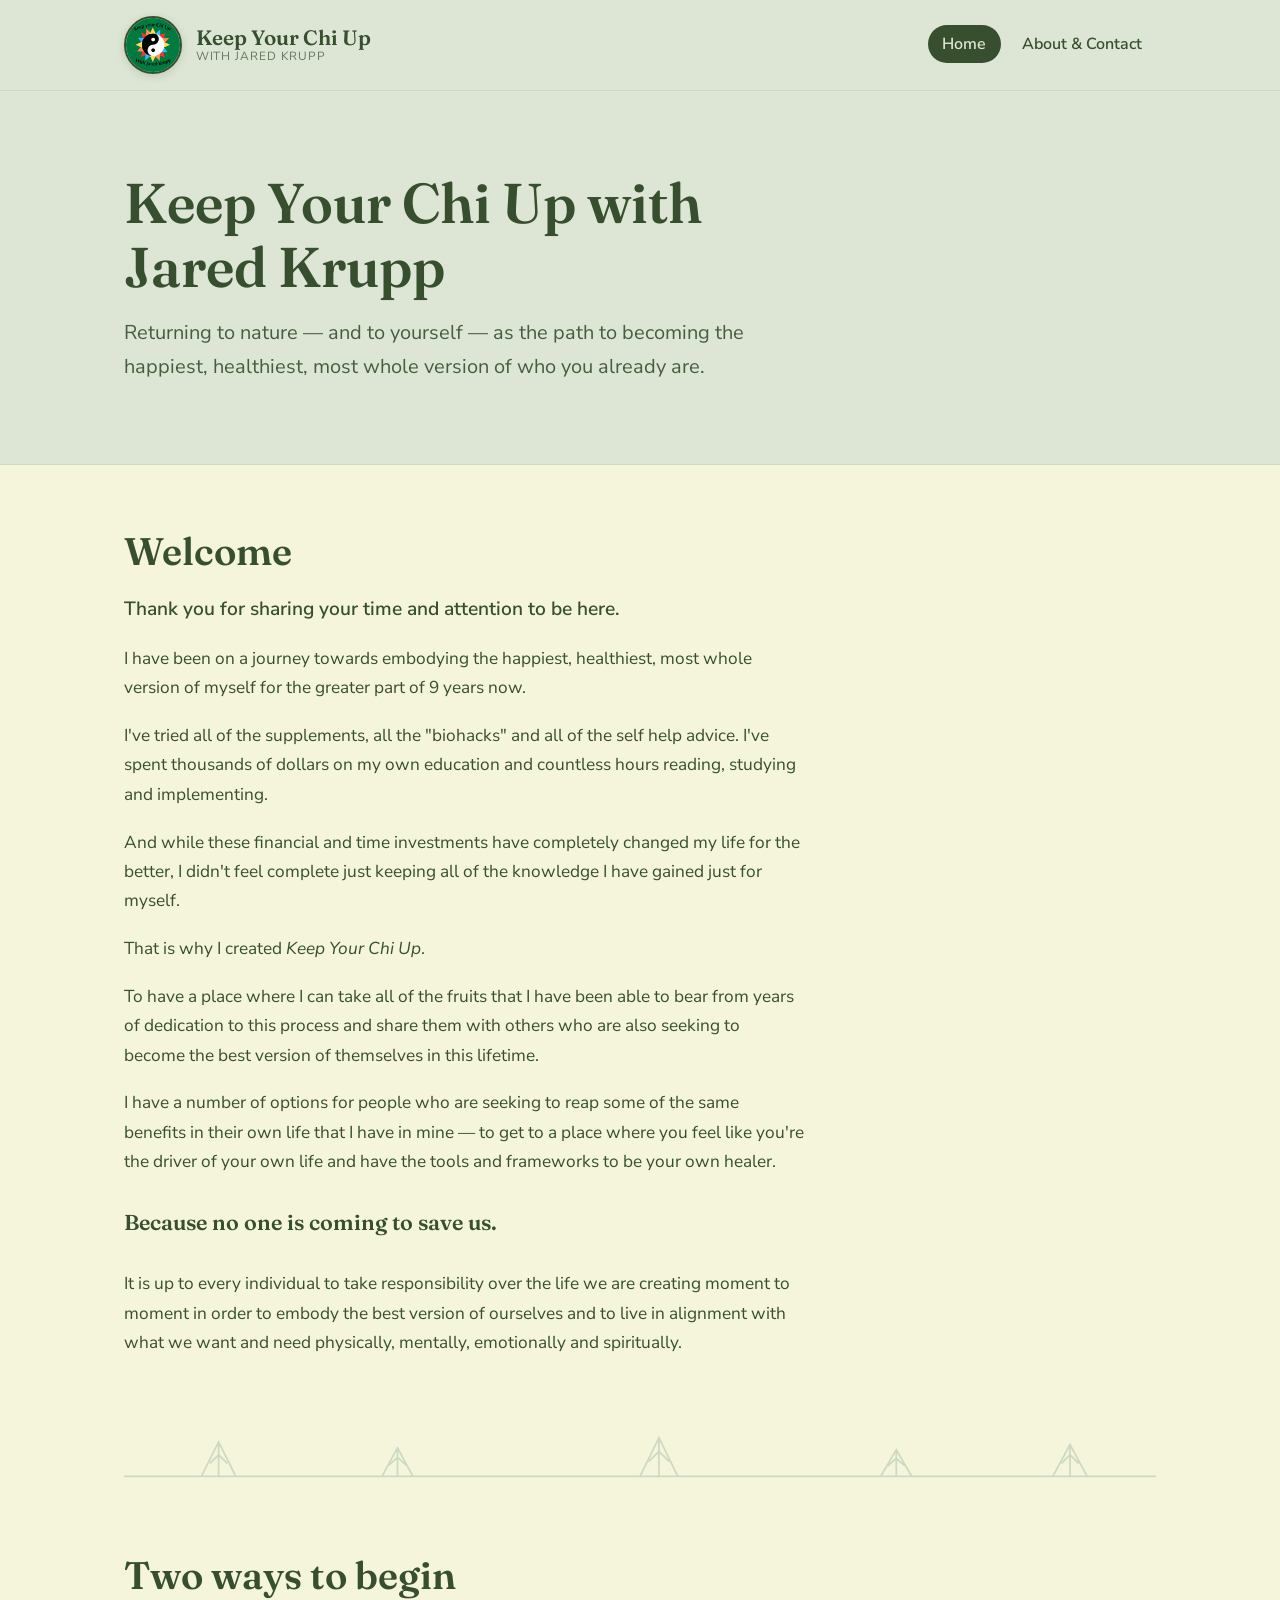
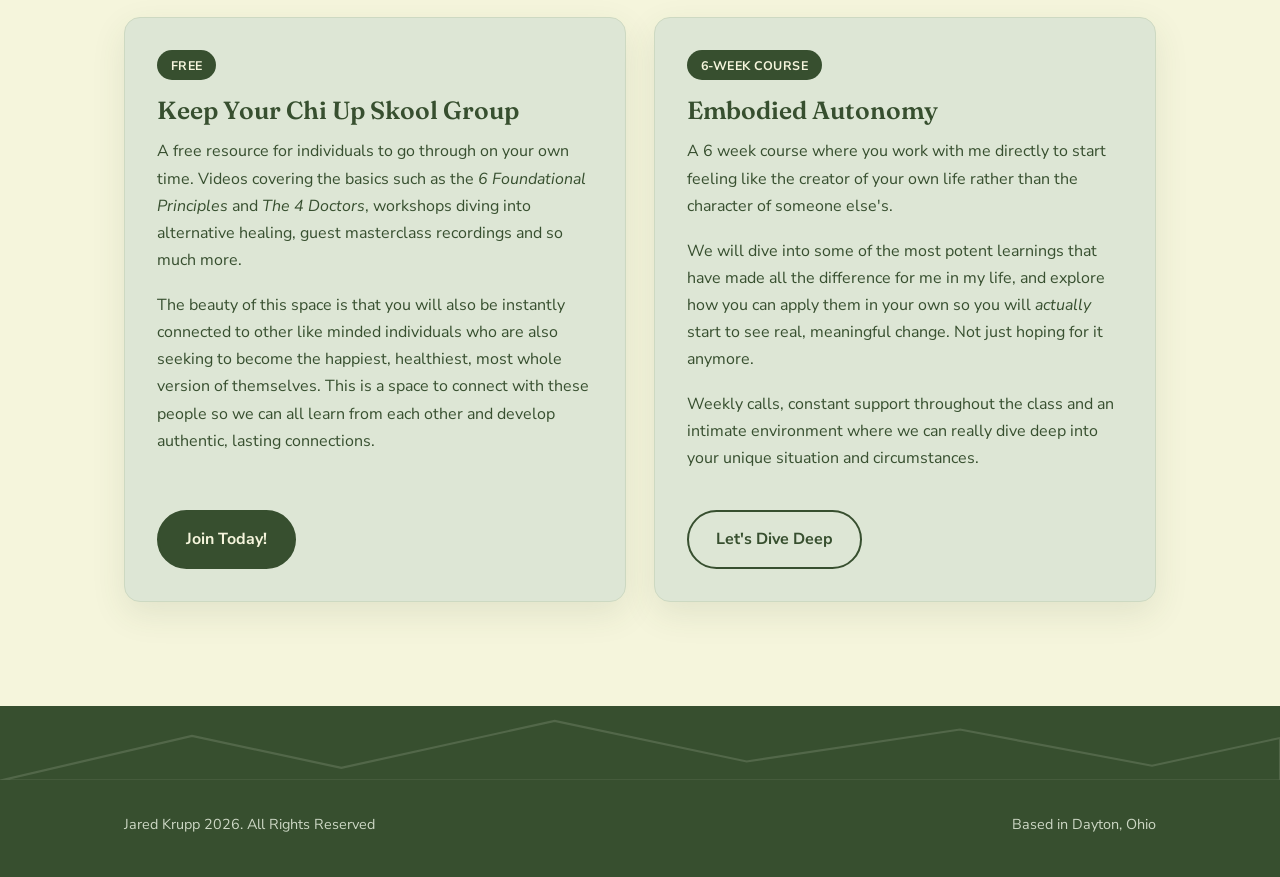
==== index.html @ 8f9fe65c "Rebuild as real two-page site: Home + About/Contact Replace the placeholder pages with the final Kee" ====
<!DOCTYPE html>
<html lang="en">
<head>
  <meta charset="UTF-8" />
  <meta name="viewport" content="width=device-width, initial-scale=1.0" />
  <title>Keep Your Chi Up with Jared Krupp</title>
  <meta name="description" content="Keep Your Chi Up with Jared Krupp — RN turned holistic practitioner. A free Skool community and Embodied Autonomy, a 6-week course to become the driver of your own life and your own healer." />

  <link rel="icon" type="image/png" href="images/kycu-logo.png" />

  <!-- Fonts: Fraunces (headings) + Nunito Sans (body) -->
  <link rel="preconnect" href="https://fonts.googleapis.com" />
  <link rel="preconnect" href="https://fonts.gstatic.com" crossorigin />
  <link href="https://fonts.googleapis.com/css2?family=Fraunces:opsz,wght@9..144,500;9..144,600;9..144,700&family=Nunito+Sans:wght@400;600;700&display=swap" rel="stylesheet" />

  <link rel="stylesheet" href="styles.css" />
</head>
<body>
  <a class="skip-link" href="#main">Skip to content</a>

  <!-- ===================== Header / nav ===================== -->
  <header class="site-header">
    <div class="container">
      <a class="brand" href="index.html" aria-label="Keep Your Chi Up — home">
        <img
          class="brand__logo"
          src="images/kycu-logo.png"
          alt="Keep Your Chi Up emblem — a yin-yang sun"
          width="58" height="58"
        />
        <span class="brand__text">
          <span class="brand__name">Keep Your Chi Up</span>
          <span class="brand__sub">With Jared Krupp</span>
        </span>
      </a>

      <button
        class="nav-toggle"
        aria-expanded="false"
        aria-controls="primary-nav"
        aria-label="Open navigation menu">
        <svg width="26" height="26" viewBox="0 0 26 26" fill="none" stroke="currentColor" stroke-width="2.2" stroke-linecap="round" aria-hidden="true">
          <line x1="4" y1="8" x2="22" y2="8" />
          <line x1="4" y1="13" x2="22" y2="13" />
          <line x1="4" y1="18" x2="22" y2="18" />
        </svg>
      </button>

      <nav class="site-nav" id="primary-nav" aria-label="Primary">
        <ul>
          <li><a href="index.html" aria-current="page">Home</a></li>
          <li><a href="about.html">About &amp; Contact</a></li>
        </ul>
      </nav>
    </div>
  </header>

  <main id="main">
    <!-- ===================== Hero ===================== -->
    <section class="hero">
      <div class="container">
        <h1>Keep Your Chi Up with Jared Krupp</h1>
        <p class="hero__tagline">
          Returning to nature — and to yourself — as the path to becoming the
          happiest, healthiest, most whole version of who you already are.
        </p>
      </div>
    </section>

    <!-- ===================== Welcome / intro ===================== -->
    <section class="section" aria-labelledby="welcome-heading">
      <div class="container prose">
        <h2 class="section__title" id="welcome-heading">Welcome</h2>
        <p class="lead">Thank you for sharing your time and attention to be here.</p>
        <p>
          I have been on a journey towards embodying the happiest, healthiest,
          most whole version of myself for the greater part of 9 years now.
        </p>
        <p>
          I've tried all of the supplements, all the "biohacks" and all of the
          self help advice. I've spent thousands of dollars on my own education
          and countless hours reading, studying and implementing.
        </p>
        <p>
          And while these financial and time investments have completely changed
          my life for the better, I didn't feel complete just keeping all of the
          knowledge I have gained just for myself.
        </p>
        <p>
          That is why I created <em>Keep Your Chi Up</em>.
        </p>
        <p>
          To have a place where I can take all of the fruits that I have been
          able to bear from years of dedication to this process and share them
          with others who are also seeking to become the best version of
          themselves in this lifetime.
        </p>
        <p>
          I have a number of options for people who are seeking to reap some of
          the same benefits in their own life that I have in mine — to get to a
          place where you feel like you're the driver of your own life and have
          the tools and frameworks to be your own healer.
        </p>
        <p class="emphasis">Because no one is coming to save us.</p>
        <p>
          It is up to every individual to take responsibility over the life we
          are creating moment to moment in order to embody the best version of
          ourselves and to live in alignment with what we want and need
          physically, mentally, emotionally and spiritually.
        </p>
      </div>
    </section>

    <!-- ===================== Treeline divider ===================== -->
    <div class="divider-trees container" aria-hidden="true">
      <svg viewBox="0 0 1200 60" preserveAspectRatio="none" xmlns="http://www.w3.org/2000/svg" fill="none" stroke="currentColor" stroke-width="2">
        <line x1="0" y1="55" x2="1200" y2="55" />
        <!-- simple pine silhouettes along a baseline -->
        <path d="M90 55 L110 15 L130 55 M100 40 L110 30 L120 40 M110 15 L110 55" />
        <path d="M300 55 L318 22 L336 55 M308 42 L318 33 L328 42 M318 22 L318 55" />
        <path d="M600 55 L622 10 L644 55 M610 38 L622 26 L634 38 M622 10 L622 55" />
        <path d="M880 55 L898 24 L916 55 M888 43 L898 34 L908 43 M898 24 L898 55" />
        <path d="M1080 55 L1100 18 L1120 55 M1090 40 L1100 30 L1110 40 M1100 18 L1100 55" />
      </svg>
    </div>

    <!-- ===================== Offers ===================== -->
    <section class="section" aria-labelledby="offers-heading">
      <div class="container">
        <h2 class="section__title" id="offers-heading">Two ways to begin</h2>

        <div class="offers">
          <!-- Offer 1: Free Skool group -->
          <article class="card">
            <span class="card__badge">Free</span>
            <h3>Keep Your Chi Up Skool Group</h3>
            <p>
              A free resource for individuals to go through on your own time.
              Videos covering the basics such as the <em>6 Foundational
              Principles</em> and <em>The 4 Doctors</em>, workshops diving into
              alternative healing, guest masterclass recordings and so much more.
            </p>
            <p>
              The beauty of this space is that you will also be instantly
              connected to other like minded individuals who are also seeking to
              become the happiest, healthiest, most whole version of themselves.
              This is a space to connect with these people so we can all learn
              from each other and develop authentic, lasting connections.
            </p>
            <div class="card__actions">
              <a class="btn btn--primary" href="https://www.skool.com/keep-your-chi-up-9527/about">
                Join Today!
              </a>
            </div>
          </article>

          <!-- Offer 2: Embodied Autonomy -->
          <article class="card">
            <span class="card__badge">6-Week Course</span>
            <h3>Embodied Autonomy</h3>
            <p>
              A 6 week course where you work with me directly to start feeling
              like the creator of your own life rather than the character of
              someone else's.
            </p>
            <p>
              We will dive into some of the most potent learnings that have made
              all the difference for me in my life, and explore how you can apply
              them in your own so you will <em>actually</em> start to see real,
              meaningful change. Not just hoping for it anymore.
            </p>
            <p>
              Weekly calls, constant support throughout the class and an intimate
              environment where we can really dive deep into your unique situation
              and circumstances.
            </p>
            <div class="card__actions">
              <a class="btn btn--outline" href="mailto:jaredmkrupp@gmail.com">
                Let's Dive Deep
              </a>
            </div>
          </article>
        </div>
      </div>
    </section>
  </main>

  <!-- ===================== Footer ===================== -->
  <footer class="site-footer">
    <div class="footer__motif" aria-hidden="true">
      <svg viewBox="0 0 1200 70" preserveAspectRatio="none" xmlns="http://www.w3.org/2000/svg" fill="none" stroke="currentColor" stroke-width="2">
        <!-- subtle mountain range line -->
        <path d="M0 70 L180 28 L320 58 L520 14 L700 52 L900 22 L1080 56 L1200 30 L1200 70 Z" />
      </svg>
    </div>
    <div class="container">
      <p class="footer__copy">Jared Krupp 2026. All Rights Reserved</p>
      <p class="footer__place">Based in Dayton, Ohio</p>
    </div>
  </footer>

  <!-- Tiny vanilla-JS mobile nav toggle -->
  <script>
    (function () {
      var btn = document.querySelector(".nav-toggle");
      var nav = document.getElementById("primary-nav");
      if (!btn || !nav) return;
      btn.addEventListener("click", function () {
        var open = nav.classList.toggle("is-open");
        btn.setAttribute("aria-expanded", open ? "true" : "false");
        btn.setAttribute("aria-label", open ? "Close navigation menu" : "Open navigation menu");
      });
    })();
  </script>
</body>
</html>
---- styles.css ----
/* ============================================================
   Keep Your Chi Up — shared styles
   Palette (exact):
     #374f2f  forest green  (primary text / headings / accents / footer)
     #f5f5dc  beige         (main page background)
     #dde6d5  light sage    (section backgrounds / cards / dividers)
   Fonts (Google Fonts):
     Headings — Fraunces (warm serif)
     Body     — Nunito Sans (clean, grounded sans)
   Nature motifs: subtle CSS/SVG line work only — no photographs.
   ============================================================ */

:root {
  --green: #374f2f;
  --green-dark: #29391f;   /* derived — button hover only */
  --beige: #f5f5dc;
  --sage: #dde6d5;
  --sage-deep: #cdd9c2;    /* derived — card borders / dividers */
  --ink: #374f2f;

  --font-head: "Fraunces", Georgia, "Times New Roman", serif;
  --font-body: "Nunito Sans", -apple-system, BlinkMacSystemFont, "Segoe UI",
    Roboto, Helvetica, Arial, sans-serif;

  --maxw: 1080px;
  --radius: 16px;
  --shadow: 0 12px 34px rgba(55, 79, 47, 0.10);
}

* {
  margin: 0;
  padding: 0;
  box-sizing: border-box;
}

html {
  scroll-behavior: smooth;
}

body {
  font-family: var(--font-body);
  color: var(--ink);
  background: var(--beige);
  line-height: 1.7;
  -webkit-font-smoothing: antialiased;
  text-rendering: optimizeLegibility;
}

h1, h2, h3 {
  font-family: var(--font-head);
  color: var(--green);
  line-height: 1.15;
  font-weight: 600;
}

p {
  max-width: 68ch;
}

a {
  color: var(--green);
}

img {
  max-width: 100%;
  display: block;
}

strong {
  font-weight: 700;
}

/* ---- Accessible focus states ---- */
a:focus-visible,
button:focus-visible,
.btn:focus-visible {
  outline: 3px solid var(--green);
  outline-offset: 3px;
  border-radius: 4px;
}

.container {
  width: 100%;
  max-width: var(--maxw);
  margin-inline: auto;
  padding-inline: 1.5rem;
}

/* Skip link for keyboard users */
.skip-link {
  position: absolute;
  left: -999px;
  top: 0;
  background: var(--green);
  color: var(--beige);
  padding: 0.6rem 1rem;
  z-index: 100;
  border-radius: 0 0 8px 0;
}
.skip-link:focus {
  left: 0;
}

/* ============================================================
   Header / nav
   ============================================================ */
.site-header {
  background: var(--sage);
  border-bottom: 1px solid var(--sage-deep);
  position: relative;
  z-index: 20;
}

.site-header .container {
  display: flex;
  align-items: center;
  justify-content: space-between;
  gap: 1rem;
  padding-block: 1rem;
}

.brand {
  display: flex;
  align-items: center;
  gap: 0.85rem;
  text-decoration: none;
  color: var(--green);
}

/* Logo has its own solid green background — contain it as a rounded
   emblem so the background reads as intentional. */
.brand__logo {
  width: 58px;
  height: 58px;
  border-radius: 50%;
  object-fit: cover;
  flex-shrink: 0;
  border: 2px solid var(--green);
  box-shadow: 0 2px 8px rgba(55, 79, 47, 0.18);
}

.brand__text {
  display: flex;
  flex-direction: column;
  line-height: 1.1;
}

.brand__name {
  font-family: var(--font-head);
  font-size: 1.3rem;
  font-weight: 600;
  color: var(--green);
}

.brand__sub {
  font-size: 0.74rem;
  letter-spacing: 0.08em;
  text-transform: uppercase;
  color: var(--green);
  opacity: 0.72;
}

/* Nav toggle (mobile hamburger) — hidden on desktop */
.nav-toggle {
  display: none;
  background: transparent;
  border: 2px solid var(--green);
  border-radius: 10px;
  padding: 0.5rem;
  cursor: pointer;
  line-height: 0;
  color: var(--green);
}

.nav-toggle svg {
  display: block;
}

.site-nav ul {
  list-style: none;
  display: flex;
  gap: 0.4rem;
  align-items: center;
}

.site-nav a {
  text-decoration: none;
  color: var(--green);
  font-weight: 600;
  padding: 0.5rem 0.9rem;
  border-radius: 999px;
  transition: background 0.15s ease, color 0.15s ease;
}

.site-nav a:hover {
  background: rgba(55, 79, 47, 0.10);
}

.site-nav a[aria-current="page"] {
  background: var(--green);
  color: var(--sage);
}

/* ============================================================
   Buttons
   ============================================================ */
.btn {
  display: inline-block;
  font-family: var(--font-body);
  font-weight: 700;
  font-size: 1rem;
  text-decoration: none;
  padding: 0.85rem 1.7rem;
  border-radius: 999px;
  border: 2px solid var(--green);
  cursor: pointer;
  transition: transform 0.12s ease, background 0.15s ease, color 0.15s ease;
}

.btn--primary {
  background: var(--green);
  color: var(--beige);
}
.btn--primary:hover {
  background: var(--green-dark);
  border-color: var(--green-dark);
  transform: translateY(-2px);
}

.btn--outline {
  background: transparent;
  color: var(--green);
}
.btn--outline:hover {
  background: var(--green);
  color: var(--beige);
  transform: translateY(-2px);
}

/* ============================================================
   Hero
   ============================================================ */
.hero {
  background: var(--sage);
  padding-block: clamp(3rem, 8vw, 5rem);
  border-bottom: 1px solid var(--sage-deep);
}

.hero h1 {
  font-size: clamp(2.1rem, 6vw, 3.5rem);
  max-width: 16ch;
}

.hero__tagline {
  margin-top: 1rem;
  font-size: clamp(1.05rem, 2.4vw, 1.25rem);
  max-width: 52ch;
  color: var(--green);
  opacity: 0.9;
}

/* ============================================================
   Sections
   ============================================================ */
.section {
  padding-block: clamp(2.5rem, 6vw, 4rem);
}

.section__title {
  font-size: clamp(1.7rem, 4vw, 2.4rem);
  margin-bottom: 1.25rem;
}

/* Welcome / prose intro */
.prose p {
  margin-bottom: 1.15rem;
  font-size: 1.08rem;
}

.prose p:last-child {
  margin-bottom: 0;
}

.prose .lead {
  font-size: 1.2rem;
  font-weight: 600;
  color: var(--green);
}

.prose .emphasis {
  font-family: var(--font-head);
  font-size: 1.35rem;
  font-weight: 600;
  color: var(--green);
  margin-block: 1.75rem;
}

/* ============================================================
   Treeline divider (subtle pine motif)
   ============================================================ */
.divider-trees {
  color: var(--sage-deep);
  line-height: 0;
  padding-block: 0.5rem;
}
.divider-trees svg {
  display: block;
  width: 100%;
  height: auto;
}

/* ============================================================
   Offer cards
   ============================================================ */
.offers {
  display: grid;
  grid-template-columns: repeat(2, 1fr);
  gap: 1.75rem;
}

.card {
  background: var(--sage);
  border: 1px solid var(--sage-deep);
  border-radius: var(--radius);
  box-shadow: var(--shadow);
  padding: 2rem;
  display: flex;
  flex-direction: column;
}

.card__badge {
  display: inline-block;
  align-self: flex-start;
  background: var(--green);
  color: var(--beige);
  font-weight: 700;
  font-size: 0.78rem;
  letter-spacing: 0.04em;
  text-transform: uppercase;
  padding: 0.28rem 0.85rem;
  border-radius: 999px;
  margin-bottom: 1rem;
}

.card h3 {
  font-size: 1.55rem;
  margin-bottom: 0.85rem;
}

.card p {
  margin-bottom: 1.1rem;
}

.card p:last-of-type {
  flex-grow: 1;
}

.card__actions {
  margin-top: 1.25rem;
}

/* ============================================================
   About page — bio prose + contact
   ============================================================ */
.contact {
  background: var(--sage);
  border: 1px solid var(--sage-deep);
  border-radius: var(--radius);
  box-shadow: var(--shadow);
  padding: clamp(1.75rem, 4vw, 2.5rem);
  margin-top: 1rem;
}

.contact__intro {
  font-size: 1.1rem;
  margin-bottom: 1.75rem;
}

.contact-list {
  list-style: none;
  display: grid;
  gap: 1rem;
  max-width: 40rem;
}

.contact-list li {
  background: var(--beige);
  border: 1px solid var(--sage-deep);
  border-radius: 12px;
  padding: 1rem 1.25rem;
  display: flex;
  flex-direction: column;
  gap: 0.15rem;
}

.contact-list .label {
  font-size: 0.76rem;
  letter-spacing: 0.06em;
  text-transform: uppercase;
  font-weight: 700;
  color: var(--green);
  opacity: 0.8;
}

.contact-list a {
  font-weight: 700;
  font-size: 1.1rem;
}

/* ============================================================
   Footer (with subtle mountain/treeline motif)
   ============================================================ */
.site-footer {
  background: var(--green);
  color: var(--sage);
  margin-top: 2.5rem;
}

.footer__motif {
  color: rgba(221, 230, 213, 0.16);
  line-height: 0;
}
.footer__motif svg {
  display: block;
  width: 100%;
  height: auto;
}

.site-footer .container {
  padding-block: 2rem 2.5rem;
  display: flex;
  flex-wrap: wrap;
  gap: 0.35rem 2.5rem;
  align-items: baseline;
  justify-content: space-between;
}

.footer__copy,
.footer__place {
  font-size: 0.9rem;
  opacity: 0.9;
}

/* ============================================================
   Responsive
   ============================================================ */
@media (max-width: 760px) {
  .offers {
    grid-template-columns: 1fr;
  }

  /* Collapse nav into hamburger */
  .nav-toggle {
    display: inline-flex;
  }

  .site-nav {
    position: absolute;
    top: 100%;
    left: 0;
    right: 0;
    background: var(--sage);
    border-bottom: 1px solid var(--sage-deep);
    box-shadow: var(--shadow);
    display: none;
  }

  .site-nav.is-open {
    display: block;
  }

  .site-nav ul {
    flex-direction: column;
    align-items: stretch;
    gap: 0;
    padding: 0.5rem 1rem 1rem;
  }

  .site-nav a {
    display: block;
    border-radius: 10px;
    padding: 0.8rem 1rem;
  }

  .brand__name {
    font-size: 1.15rem;
  }
}

@media (max-width: 420px) {
  .brand__sub {
    display: none;
  }
  .site-footer .container {
    flex-direction: column;
  }
}

/* Respect reduced-motion preference */
@media (prefers-reduced-motion: reduce) {
  html {
    scroll-behavior: auto;
  }
  .btn {
    transition: none;
  }
}
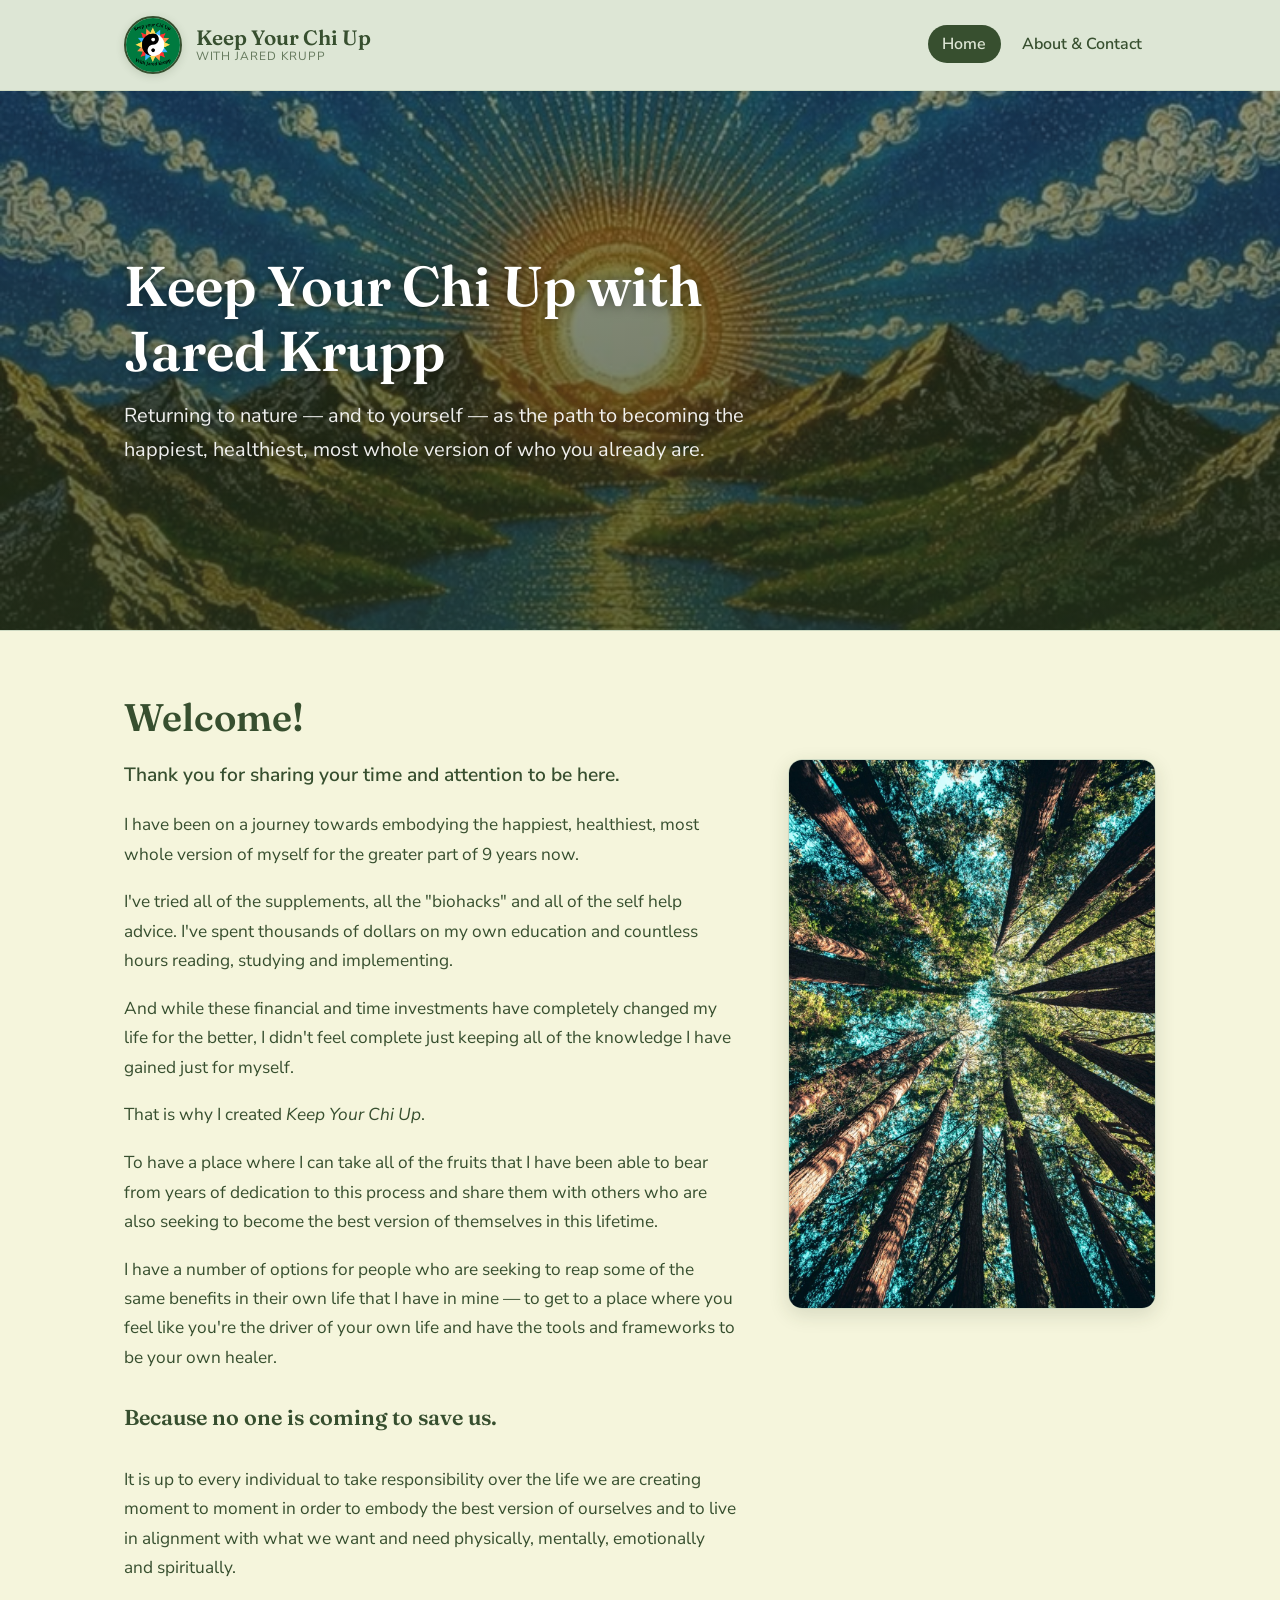
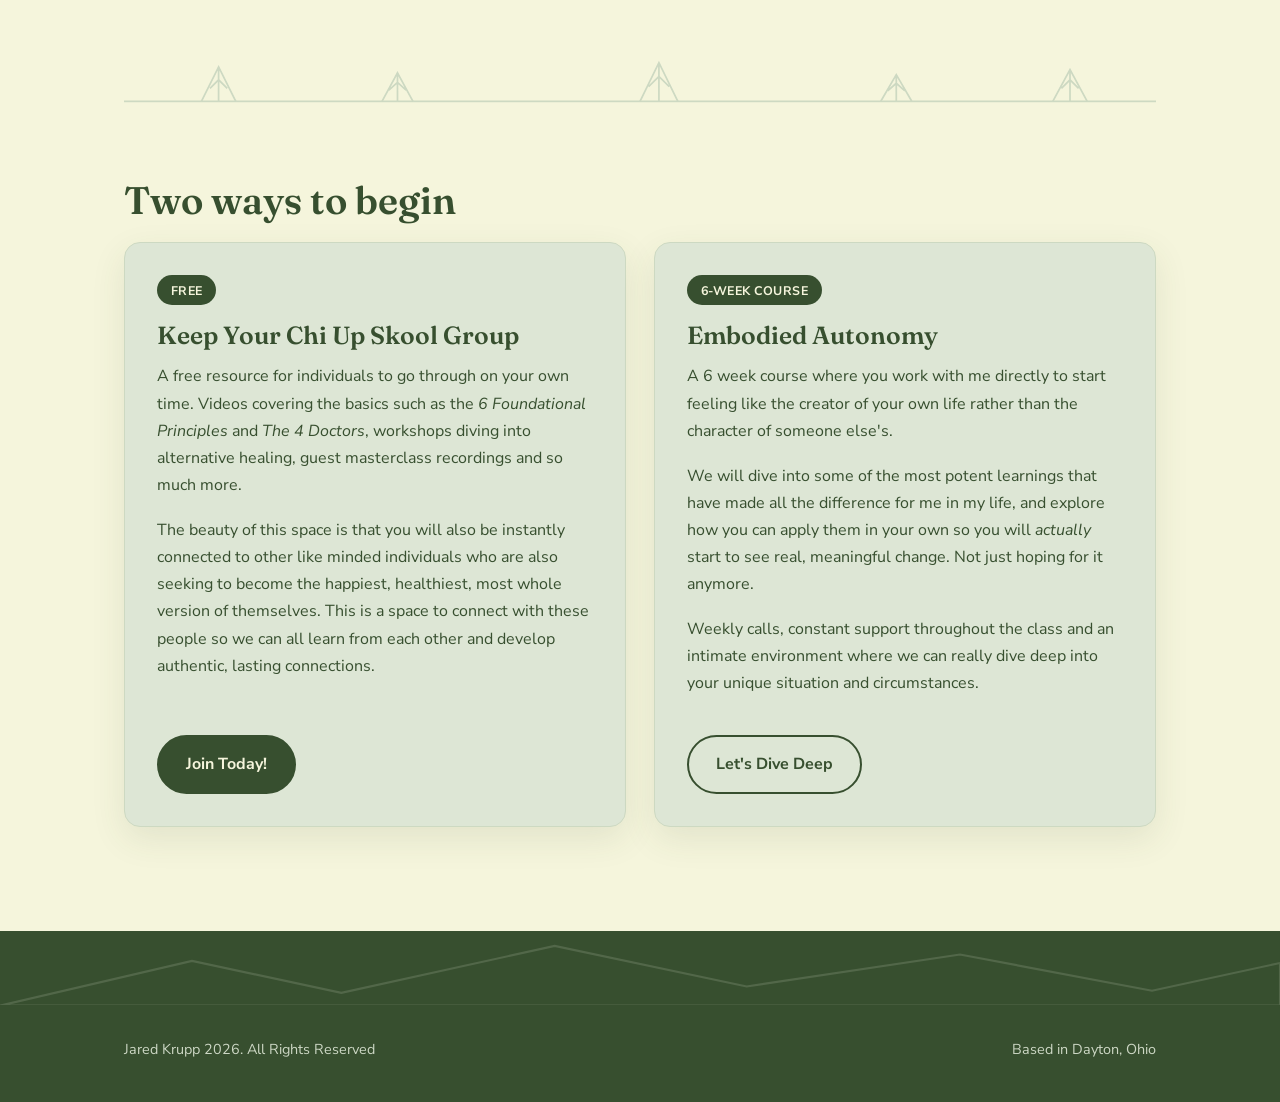
==== commit 13208ce5: "Add redwoods photo to homepage Welcome section Change the heading to "Welcome!" and place a redwood-" ====
--- a/index.html
+++ b/index.html
@@ -6,6 +6,22 @@
   <title>Keep Your Chi Up with Jared Krupp</title>
   <meta name="description" content="Keep Your Chi Up with Jared Krupp — RN turned holistic practitioner. A free Skool community and Embodied Autonomy, a 6-week course to become the driver of your own life and your own healer." />
 
+  <!-- Social preview: Open Graph + Twitter card -->
+  <meta property="og:type" content="website" />
+  <meta property="og:site_name" content="Keep Your Chi Up" />
+  <meta property="og:title" content="Keep Your Chi Up with Jared Krupp" />
+  <meta property="og:description" content="Ready to feel like the creator of your own life rather than the character of someone else's?" />
+  <meta property="og:url" content="https://jaredkrupp.com/" />
+  <meta property="og:image" content="https://jaredkrupp.com/images/kycu-social-card.png" />
+  <meta property="og:image:width" content="1200" />
+  <meta property="og:image:height" content="630" />
+  <meta property="og:image:alt" content="Keep Your Chi Up — with Jared Krupp" />
+  <meta name="twitter:card" content="summary_large_image" />
+  <meta name="twitter:title" content="Keep Your Chi Up with Jared Krupp" />
+  <meta name="twitter:description" content="Ready to feel like the creator of your own life rather than the character of someone else's?" />
+  <meta name="twitter:image" content="https://jaredkrupp.com/images/kycu-social-card.png" />
+
+  <link rel="canonical" href="https://jaredkrupp.com/" />
   <link rel="icon" type="image/png" href="images/kycu-logo.png" />
 
   <!-- Fonts: Fraunces (headings) + Nunito Sans (body) -->
@@ -21,7 +37,7 @@
   <!-- ===================== Header / nav ===================== -->
   <header class="site-header">
     <div class="container">
-      <a class="brand" href="index.html" aria-label="Keep Your Chi Up — home">
+      <a class="brand" href="/" aria-label="Keep Your Chi Up — home">
         <img
           class="brand__logo"
           src="images/kycu-logo.png"
@@ -48,8 +64,8 @@
 
       <nav class="site-nav" id="primary-nav" aria-label="Primary">
         <ul>
-          <li><a href="index.html" aria-current="page">Home</a></li>
-          <li><a href="about.html">About &amp; Contact</a></li>
+          <li><a href="/" aria-current="page">Home</a></li>
+          <li><a href="/about">About &amp; Contact</a></li>
         </ul>
       </nav>
     </div>
@@ -69,8 +85,18 @@
 
     <!-- ===================== Welcome / intro ===================== -->
     <section class="section" aria-labelledby="welcome-heading">
-      <div class="container prose">
-        <h2 class="section__title" id="welcome-heading">Welcome</h2>
+      <div class="container">
+        <h2 class="section__title" id="welcome-heading">Welcome!</h2>
+        <div class="split">
+          <figure class="split__photo">
+            <img
+              src="images/redwoods.jpg"
+              alt="Looking straight up the trunks of towering redwoods to a bright canopy"
+              width="1000"
+              height="1498"
+            />
+          </figure>
+          <div class="prose split__text">
         <p class="lead">Thank you for sharing your time and attention to be here.</p>
         <p>
           I have been on a journey towards embodying the happiest, healthiest,
@@ -108,6 +134,8 @@
           ourselves and to live in alignment with what we want and need
           physically, mentally, emotionally and spiritually.
         </p>
+          </div>
+        </div>
       </div>
     </section>
 
@@ -212,5 +240,8 @@
       });
     })();
   </script>
+
+  <!-- Vercel Web Analytics -->
+  <script defer src="/_vercel/insights/script.js"></script>
 </body>
 </html>
--- a/styles.css
+++ b/styles.css
@@ -241,22 +241,45 @@
    Hero
    ============================================================ */
 .hero {
-  background: var(--sage);
-  padding-block: clamp(3rem, 8vw, 5rem);
+  position: relative;
+  padding-block: clamp(4rem, 10vw, 6.5rem);
   border-bottom: 1px solid var(--sage-deep);
+  background-image:
+    linear-gradient(
+      to bottom,
+      rgba(41, 57, 31, 0.5),
+      rgba(41, 57, 31, 0.72)
+    ),
+    url("images/sun.jpg");
+  background-size: cover;
+  background-position: center 50%;
+  background-repeat: no-repeat;
+}
+
+/* On wider screens, give the portrait image more room so it reads
+   less cropped, and let the content sit centered over the sun. */
+@media (min-width: 761px) {
+  .hero {
+    display: flex;
+    align-items: center;
+    min-height: clamp(30rem, 60vh, 42rem);
+  }
 }
 
 .hero h1 {
   font-size: clamp(2.1rem, 6vw, 3.5rem);
   max-width: 16ch;
+  color: #fff;
+  text-shadow: 0 1px 12px rgba(0, 0, 0, 0.45);
 }
 
 .hero__tagline {
   margin-top: 1rem;
   font-size: clamp(1.05rem, 2.4vw, 1.25rem);
   max-width: 52ch;
-  color: var(--green);
-  opacity: 0.9;
+  color: #fff;
+  opacity: 0.92;
+  text-shadow: 0 1px 10px rgba(0, 0, 0, 0.5);
 }
 
 /* ============================================================
@@ -275,6 +298,42 @@
 .prose p {
   margin-bottom: 1.15rem;
   font-size: 1.08rem;
+}
+
+/* Prose text with a photo alongside it (About page, homepage intro) */
+.split {
+  display: grid;
+  gap: 1.75rem;
+}
+
+.split__photo {
+  margin: 0;
+}
+
+.split__photo img {
+  width: 100%;
+  height: auto;
+  border-radius: 14px;
+  border: 1px solid var(--sage-deep);
+  box-shadow: 0 6px 20px rgba(41, 57, 31, 0.14);
+}
+
+@media (min-width: 761px) {
+  .split {
+    grid-template-columns: minmax(0, 1fr) minmax(16rem, 23rem);
+    gap: clamp(2rem, 4vw, 3.25rem);
+    align-items: start;
+  }
+  /* Photo comes first in the source (so it sits up top on mobile),
+     but on desktop it belongs in the right-hand column. */
+  .split__text {
+    grid-column: 1;
+    grid-row: 1;
+  }
+  .split__photo {
+    grid-column: 2;
+    grid-row: 1;
+  }
 }
 
 .prose p:last-child {
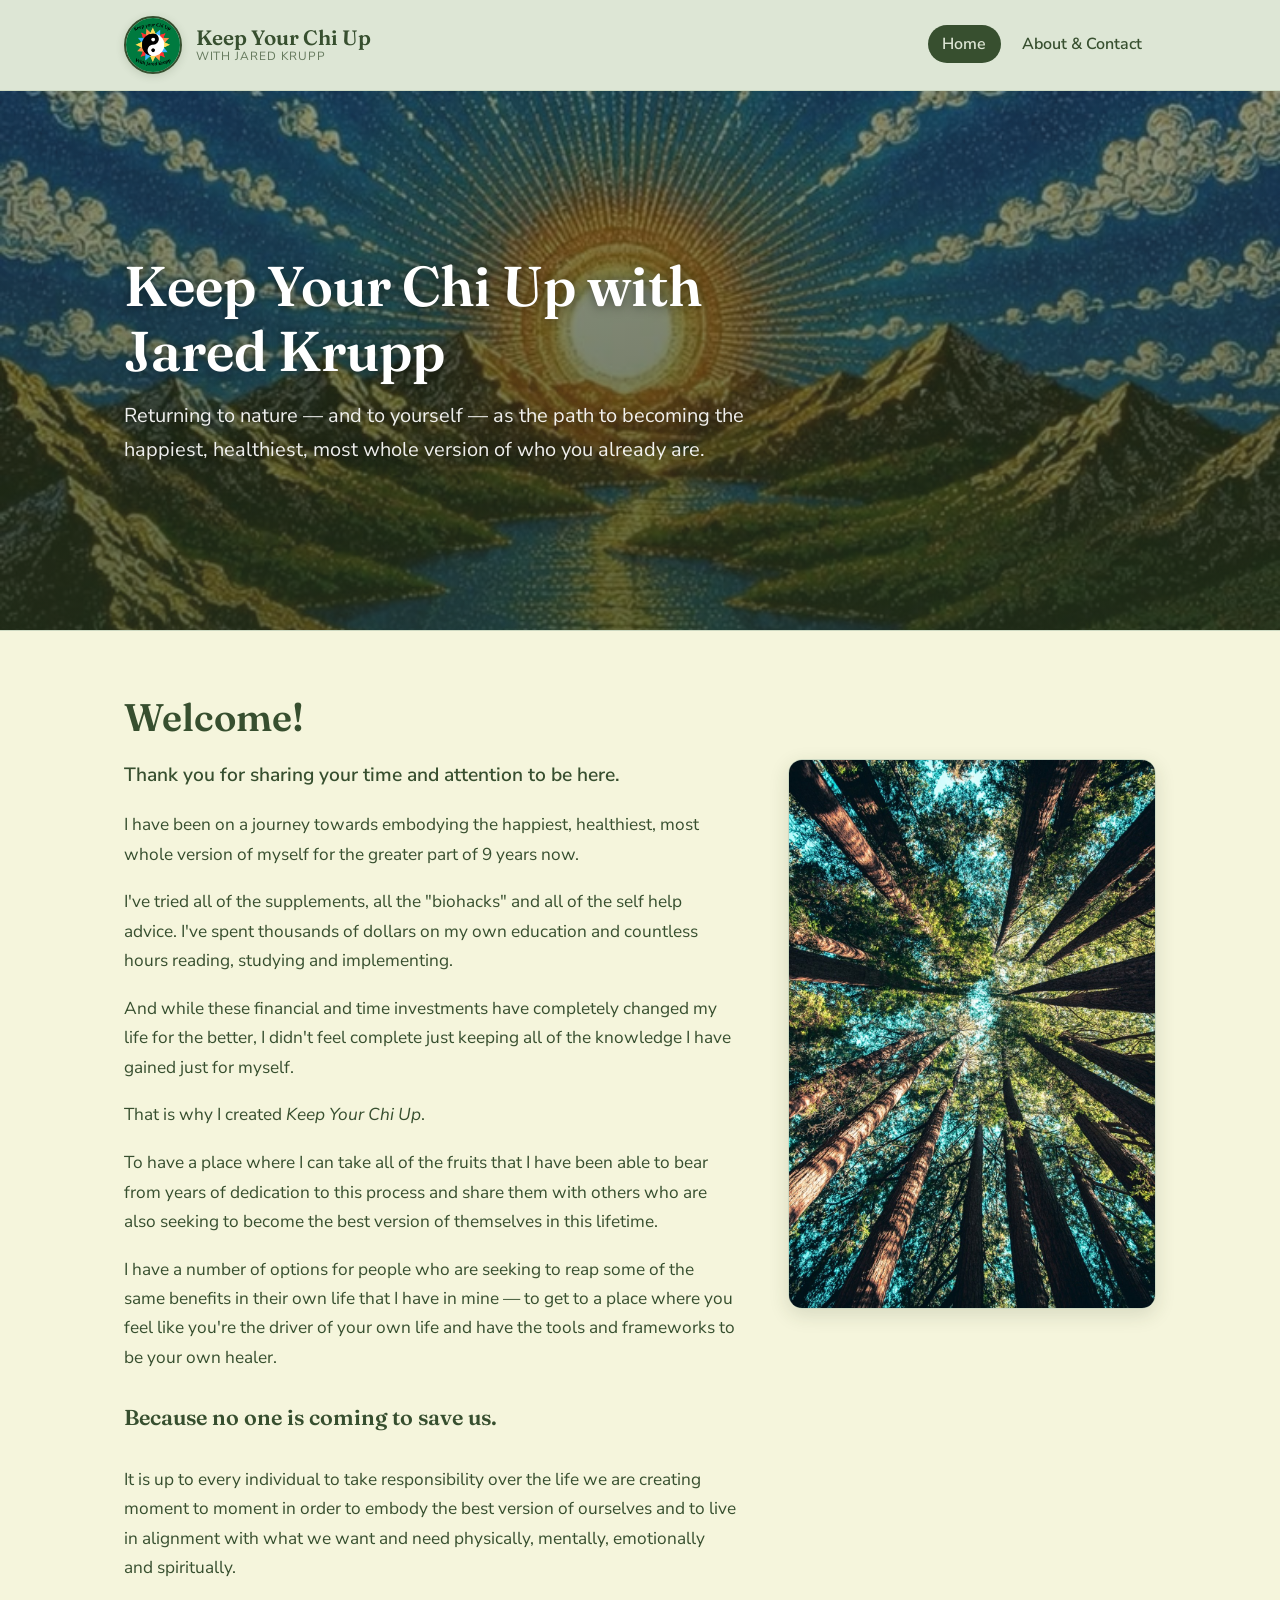
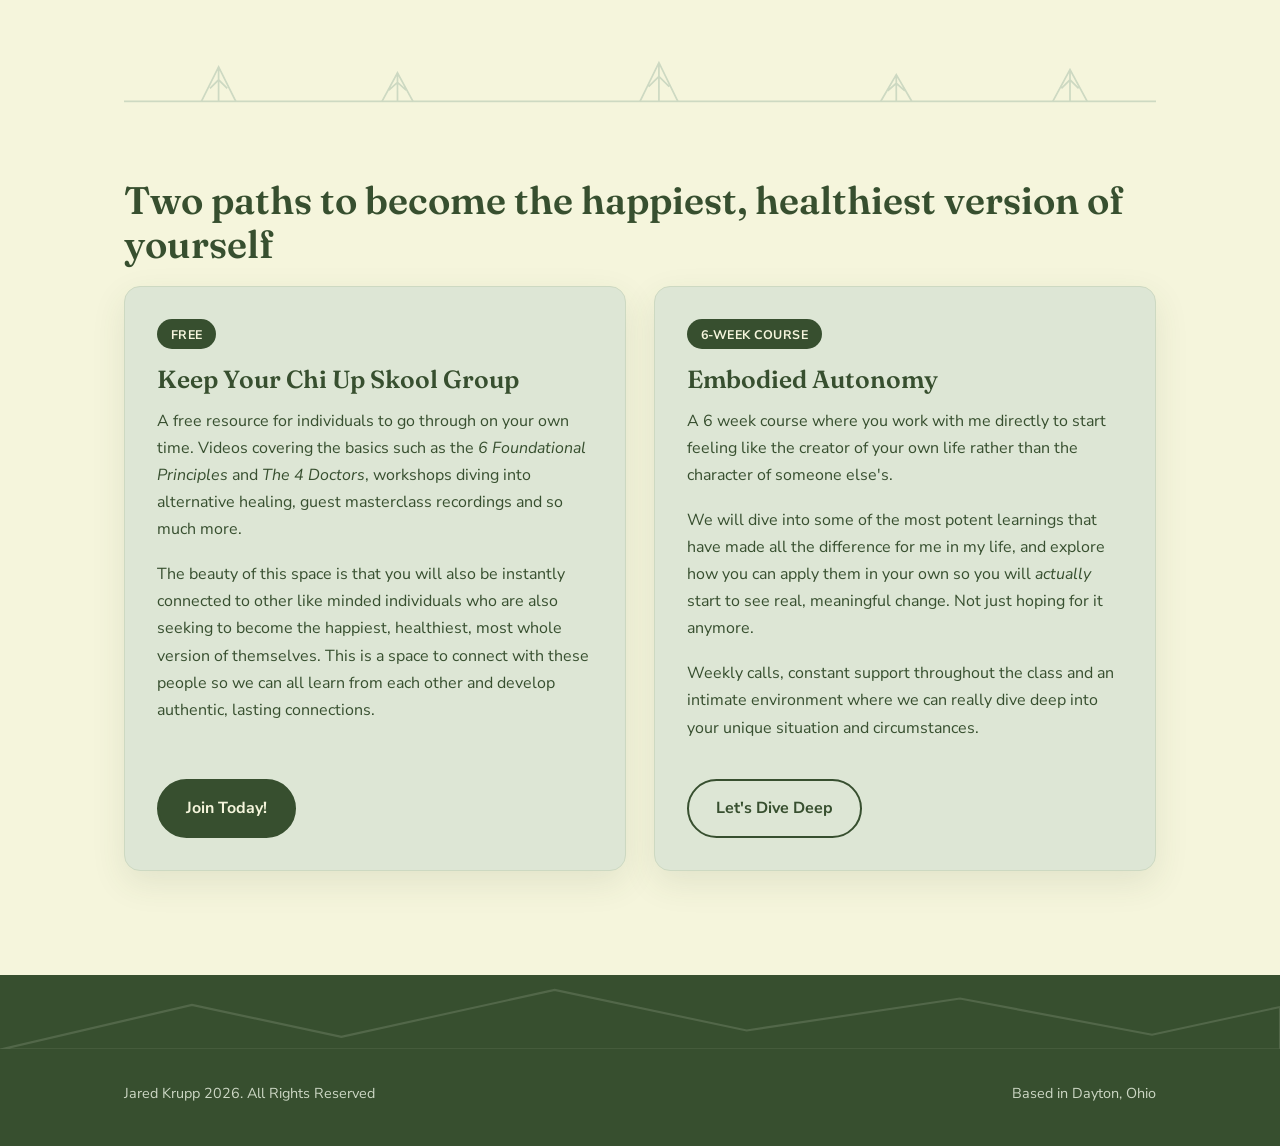
==== commit a7c74ed5: "Reword offers heading to be more descriptive Change "Two ways to begin" to "Two paths to become the " ====
--- a/index.html
+++ b/index.html
@@ -155,7 +155,7 @@
     <!-- ===================== Offers ===================== -->
     <section class="section" aria-labelledby="offers-heading">
       <div class="container">
-        <h2 class="section__title" id="offers-heading">Two ways to begin</h2>
+        <h2 class="section__title" id="offers-heading">Two paths to become the happiest, healthiest version of yourself</h2>
 
         <div class="offers">
           <!-- Offer 1: Free Skool group -->
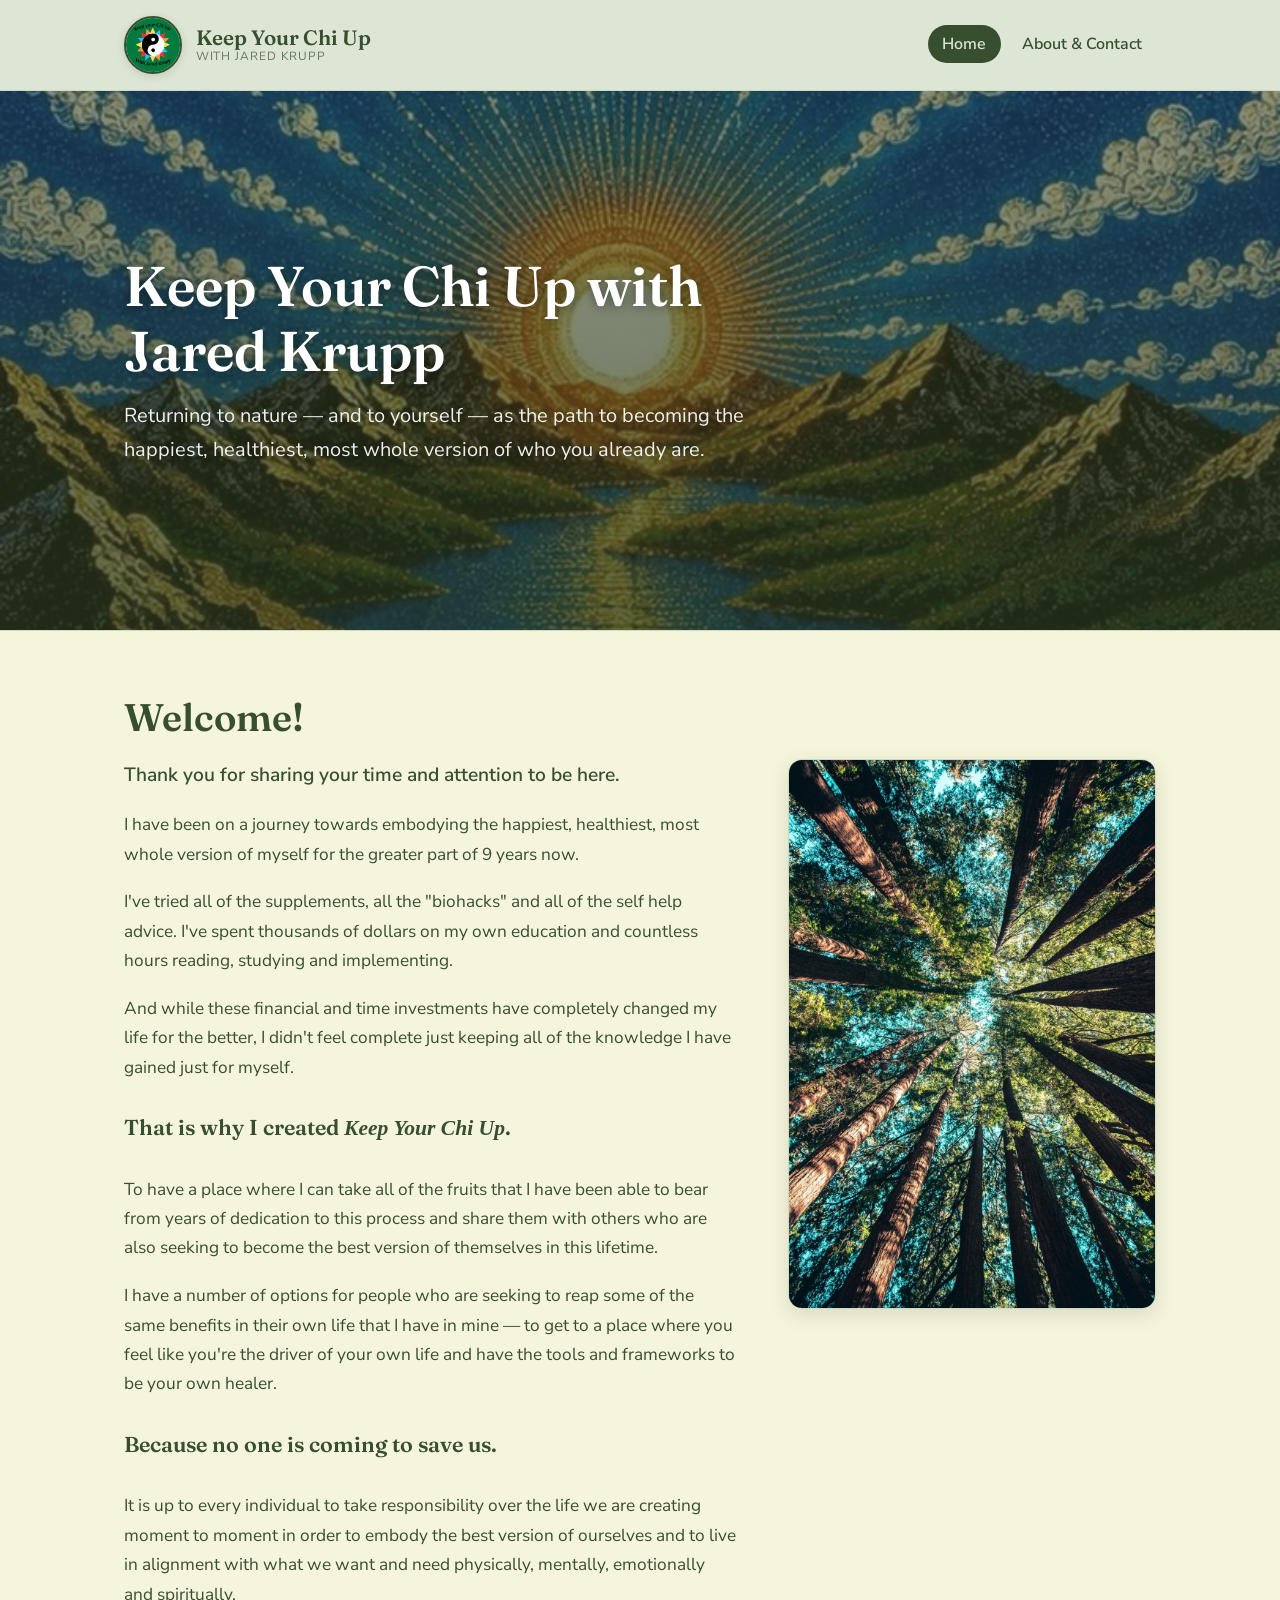
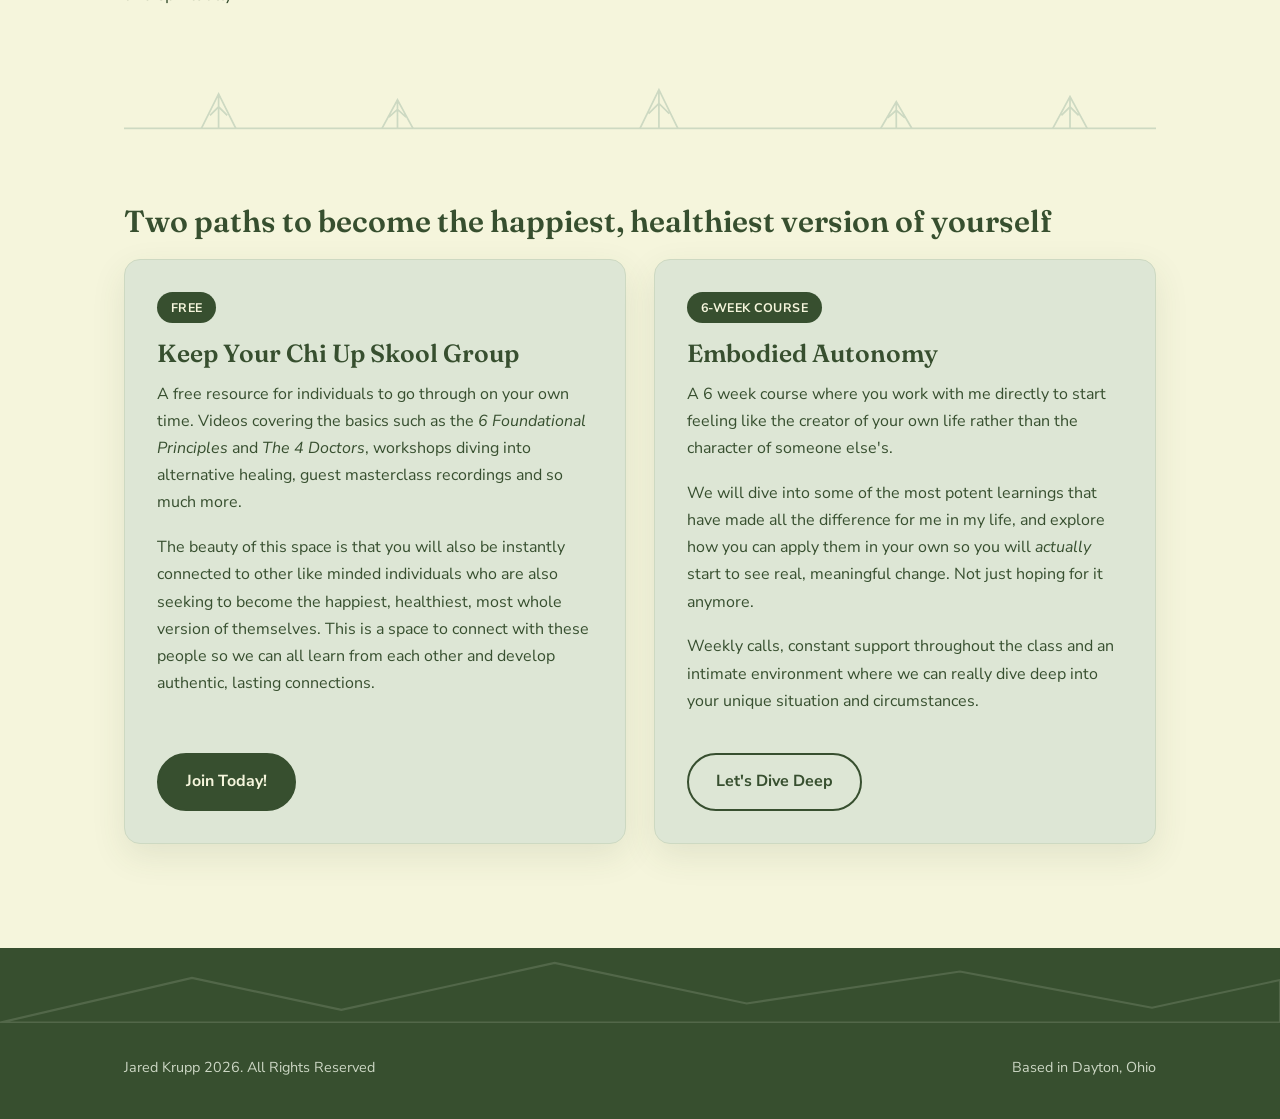
==== commit a09c9fdd: "Emphasize intro line and fit offers heading to one line Give "That is why I created Keep Your Chi Up" ====
--- a/index.html
+++ b/index.html
@@ -112,7 +112,7 @@
           my life for the better, I didn't feel complete just keeping all of the
           knowledge I have gained just for myself.
         </p>
-        <p>
+        <p class="emphasis">
           That is why I created <em>Keep Your Chi Up</em>.
         </p>
         <p>
@@ -155,7 +155,7 @@
     <!-- ===================== Offers ===================== -->
     <section class="section" aria-labelledby="offers-heading">
       <div class="container">
-        <h2 class="section__title" id="offers-heading">Two paths to become the happiest, healthiest version of yourself</h2>
+        <h2 class="section__title section__title--fit" id="offers-heading">Two paths to become the happiest, healthiest version of yourself</h2>
 
         <div class="offers">
           <!-- Offer 1: Free Skool group -->
--- a/styles.css
+++ b/styles.css
@@ -294,6 +294,12 @@
   margin-bottom: 1.25rem;
 }
 
+/* A long title that should stay on one line on wider screens
+   (wraps gracefully on narrow screens). */
+.section__title--fit {
+  font-size: clamp(1.25rem, 3.05vw, 1.9rem);
+}
+
 /* Welcome / prose intro */
 .prose p {
   margin-bottom: 1.15rem;
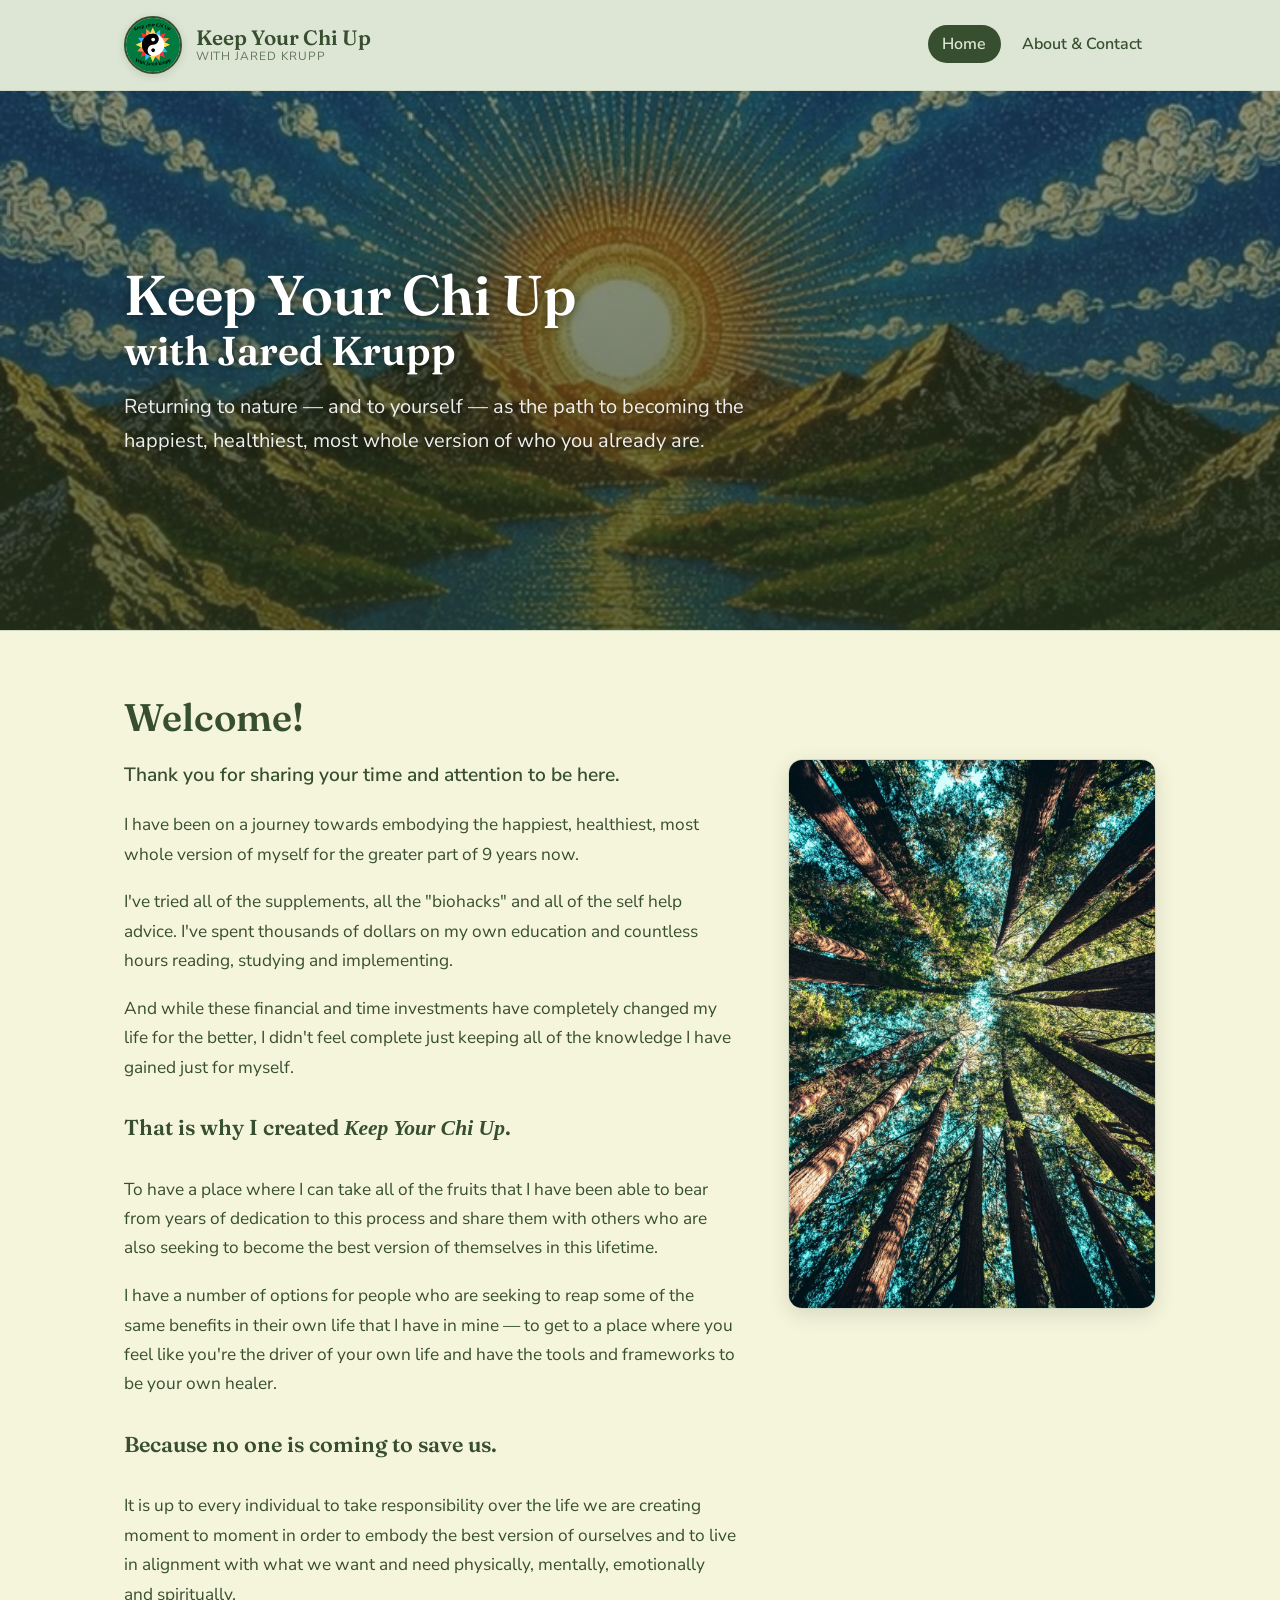
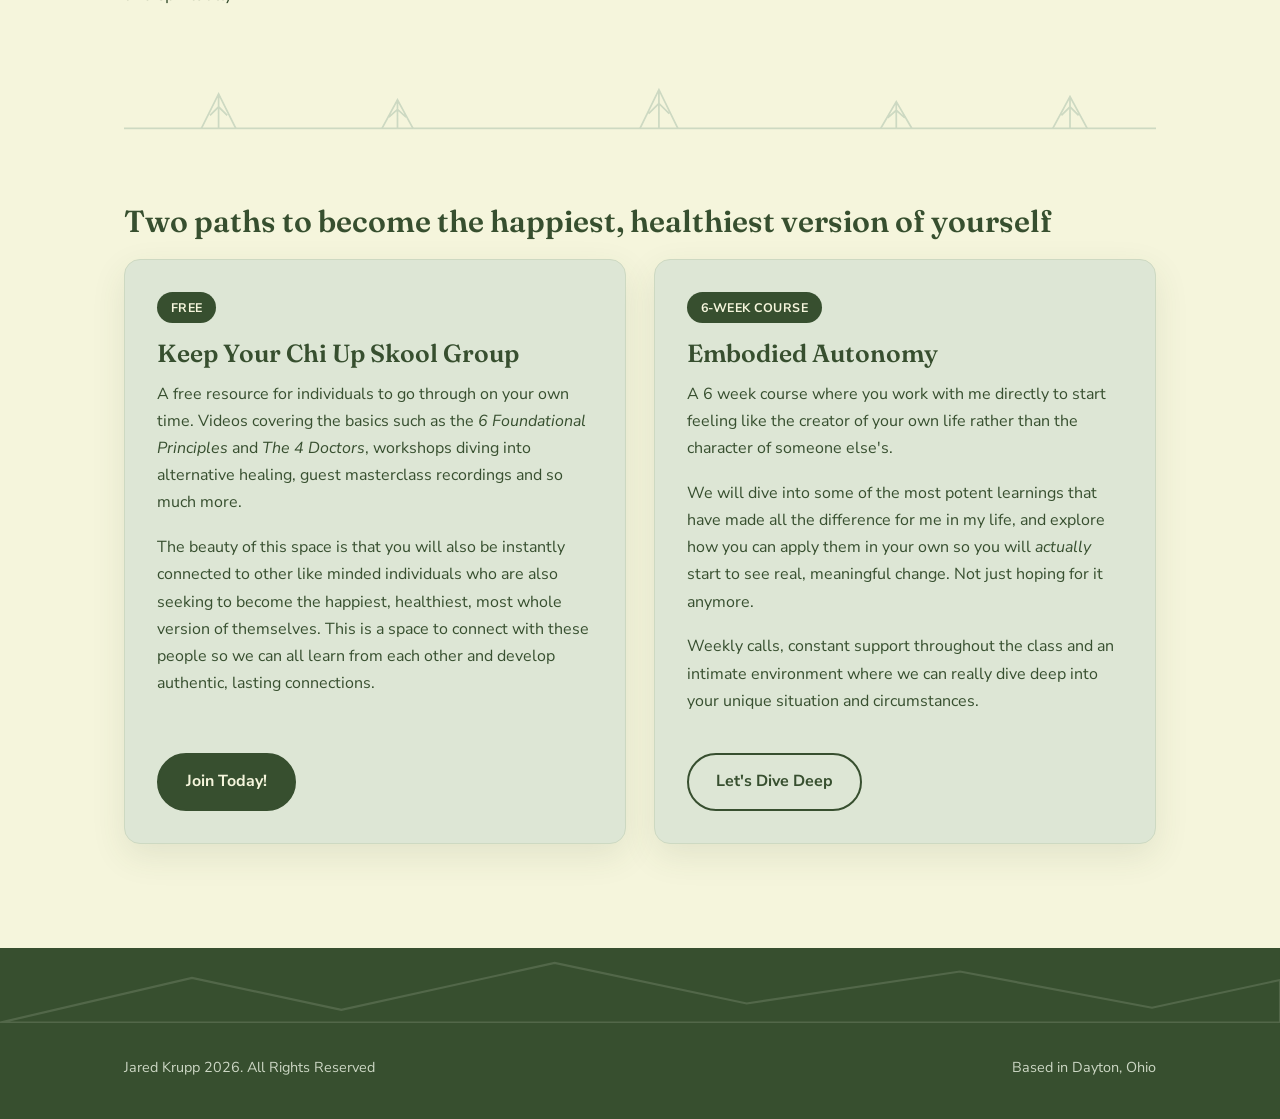
==== commit d5bf1626: "Split hero title into two lines with a smaller second line Put "Keep Your Chi Up" on the first line " ====
--- a/index.html
+++ b/index.html
@@ -75,7 +75,7 @@
     <!-- ===================== Hero ===================== -->
     <section class="hero">
       <div class="container">
-        <h1>Keep Your Chi Up with Jared Krupp</h1>
+        <h1>Keep Your Chi Up<span class="hero__name">with Jared Krupp</span></h1>
         <p class="hero__tagline">
           Returning to nature — and to yourself — as the path to becoming the
           happiest, healthiest, most whole version of who you already are.
--- a/styles.css
+++ b/styles.css
@@ -273,6 +273,12 @@
   text-shadow: 0 1px 12px rgba(0, 0, 0, 0.45);
 }
 
+/* Second line of the hero title, a touch smaller than the first */
+.hero__name {
+  display: block;
+  font-size: 0.72em;
+}
+
 .hero__tagline {
   margin-top: 1rem;
   font-size: clamp(1.05rem, 2.4vw, 1.25rem);
